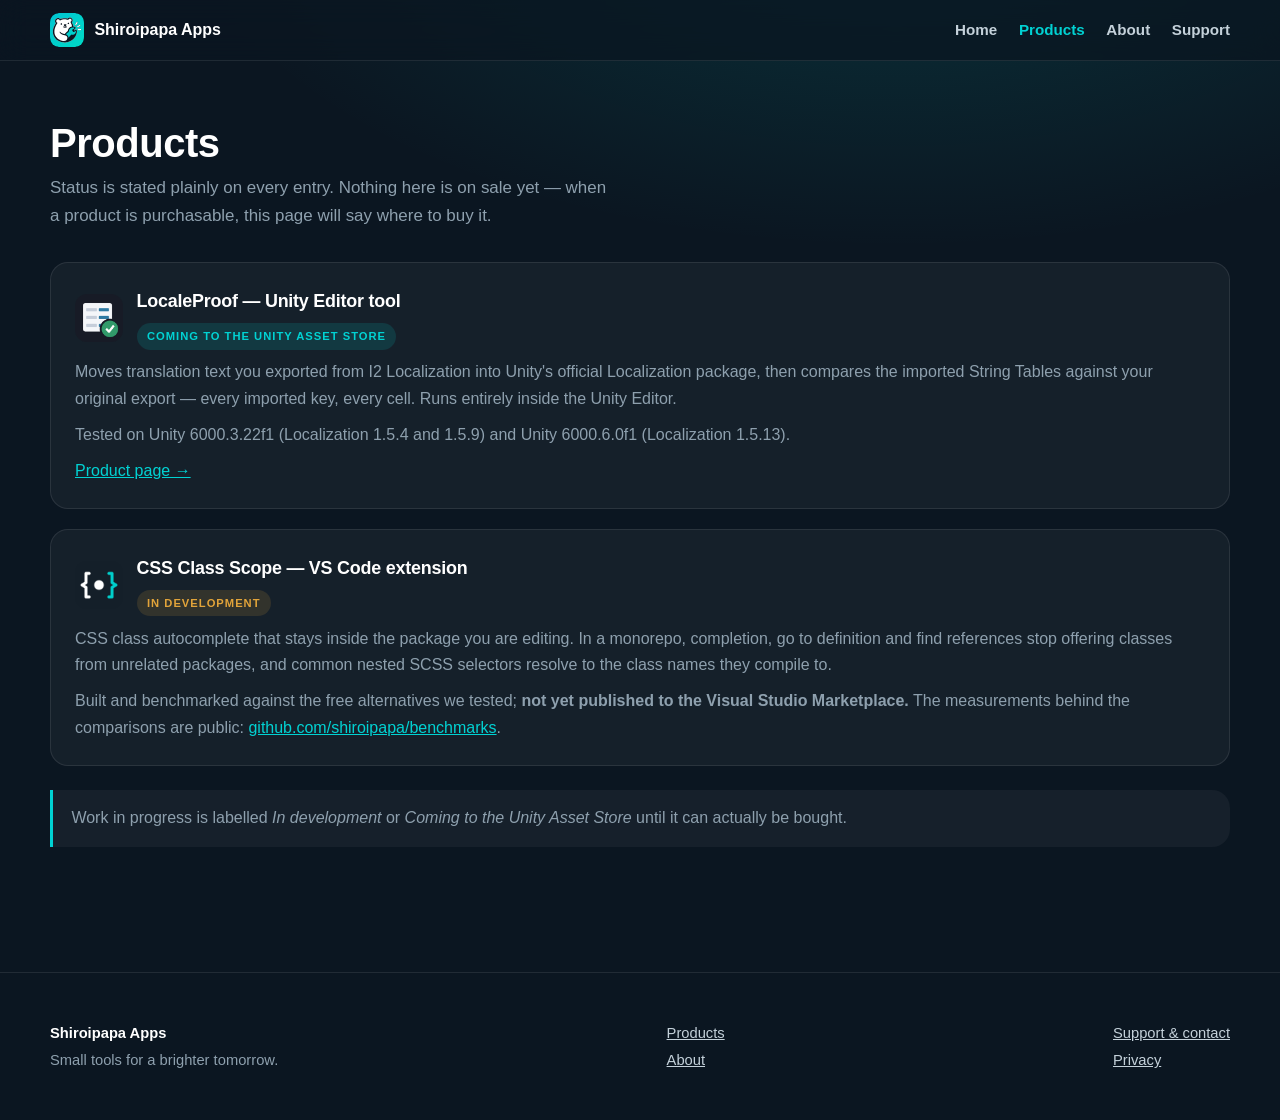
==== products/index.html @ e9a6943d "Shiroipapa Apps publisher site" ====
<!doctype html>
<html lang="en">
<head>
<meta charset="utf-8">
<meta name="viewport" content="width=device-width, initial-scale=1">
<title>Products — Shiroipapa Apps</title>
<meta name="description" content="Unity Editor tools and code-editor extensions from Shiroipapa Apps. Current status of each product, stated plainly: in development, or coming to a store.">
<link rel="canonical" href="https://shiroipapa.github.io/products/">
<link rel="icon" href="/assets/img/brand/icon.svg" type="image/svg+xml">
<link rel="apple-touch-icon" href="/assets/img/brand/icon-256.png">
<meta property="og:type" content="website">
<meta property="og:site_name" content="Shiroipapa Apps">
<meta property="og:title" content="Products — Shiroipapa Apps">
<meta property="og:description" content="Unity Editor tools and code-editor extensions from Shiroipapa Apps. Current status of each product, stated plainly: in development, or coming to a store.">
<meta property="og:url" content="https://shiroipapa.github.io/products/">
<meta property="og:image" content="https://shiroipapa.github.io/assets/img/brand/og-default.png">
<meta name="twitter:card" content="summary_large_image">
<link rel="stylesheet" href="/assets/css/site.css">
<script>document.documentElement.classList.add("js", (matchMedia("(prefers-reduced-motion: reduce)").matches || /[?&]static=1/.test(location.search)) ? "no-motion" : "motion");</script>
</head>
<body>
<header class="site-header">
  <div class="wrap">
    <a class="brand" href="/"><img src="/assets/img/brand/icon.svg" alt=""><span>Shiroipapa Apps</span></a>
    <nav class="site-nav" aria-label="Main">
      <a href="/">Home</a>
      <a href="/products/" aria-current="page">Products</a>
      <a href="/about/">About</a>
      <a href="/support/">Support</a>
    </nav>
  </div>
</header>

<section>
  <div class="wrap">
    <h2>Products</h2>
    <p class="lede">Status is stated plainly on every entry. Nothing here is on sale yet —
       when a product is purchasable, this page will say where to buy it.</p>

    <article class="card" id="localeproof" style="margin-bottom:1.25rem">
      <div class="card-head">
        <img src="/assets/img/localeproof/icon.png" alt="LocaleProof icon">
        <div>
          <h3>LocaleProof — Unity Editor tool</h3>
          <span class="status status-soon">Coming to the Unity Asset Store</span>
        </div>
      </div>
      <p>Moves translation text you exported from I2&nbsp;Localization into Unity's official
         Localization package, then compares the imported String Tables against your original
         export — every imported key, every cell. Runs entirely inside the Unity Editor.</p>
      <p>Tested on Unity 6000.3.22f1 (Localization 1.5.4 and 1.5.9) and Unity 6000.6.0f1
         (Localization 1.5.13).</p>
      <p><a href="/products/localeproof/">Product page &rarr;</a></p>
    </article>

    <article class="card" id="css-class-scope">
      <div class="card-head">
        <img src="/assets/img/css-class-scope/icon-256.png" alt="CSS Class Scope icon">
        <div>
          <h3>CSS Class Scope — VS Code extension</h3>
          <span class="status status-dev">In development</span>
        </div>
      </div>
      <p>CSS class autocomplete that stays inside the package you are editing. In a monorepo,
         completion, go&nbsp;to&nbsp;definition and find&nbsp;references stop offering classes from
         unrelated packages, and common nested SCSS selectors resolve to the class names they
         compile to.</p>
      <p>Built and benchmarked against the free alternatives we tested; <strong>not yet published
         to the Visual Studio Marketplace.</strong> The measurements behind the comparisons are
         public: <a href="https://github.com/shiroipapa/benchmarks">github.com/shiroipapa/benchmarks</a>.</p>
    </article>

    <p class="note" style="margin-top:1.5rem">Work in progress is labelled
       <em>In development</em> or <em>Coming to the Unity Asset Store</em> until it can actually
       be bought.</p>
  </div>
</section>
<footer class="site-footer">
  <div class="wrap cols">
    <div>
      <p><strong style="color:#fff">Shiroipapa Apps</strong></p>
      <p>Small tools for a brighter tomorrow.</p>
    </div>
    <div>
      <p><a href="/products/">Products</a></p>
      <p><a href="/about/">About</a></p>
    </div>
    <div>
      <p><a href="/support/">Support &amp; contact</a></p>
      <p><a href="/privacy/">Privacy</a></p>
    </div>
  </div>
</footer>
</body>
</html>
---- assets/css/site.css ----
/* Shiroipapa Apps — publisher site, Variant C (Experience Edition)
 * Dark ground, luminous teal / green accents, glass panels, the table grid as a
 * brand motif. Motion is used only where it carries meaning (a value being
 * verified, a step completing) and every state is fully readable with motion off.
 * No fonts, scripts or assets from third parties.
 */

:root {
  --ink: #0B1621;
  --ink-2: #0f1c29;
  --ink-3: #152434;
  --ink-4: #1c2e40;
  --teal: #00CFCC;
  --teal-2: #00DAC6;
  --teal-deep: #05908f;
  --green: #35c58f;
  --amber: #e2a43a;
  --amber-ink: #6f4e0f;
  --paper: #f4f8fa;
  --text: #dbe5ec;
  --muted: #8ea0ae;
  --line: rgba(255,255,255,.09);
  --glass: rgba(255,255,255,.045);
  --radius: 18px;
  --max: 1180px;
  --font: -apple-system, BlinkMacSystemFont, "Segoe UI", "Helvetica Neue", Arial,
          "Hiragino Sans", "Noto Sans JP", sans-serif;
  --mono: ui-monospace, "SF Mono", Menlo, Consolas, monospace;
  --ease: cubic-bezier(.2,.7,.2,1);
}

* { box-sizing: border-box; }
html { scroll-behavior: smooth; }
body { margin: 0; font-family: var(--font); color: var(--text); background: var(--ink); line-height: 1.65; -webkit-font-smoothing: antialiased;
  background-image: radial-gradient(1200px 600px at 70% -10%, rgba(0,207,204,.16), transparent 60%); background-repeat: no-repeat; }
a { color: var(--teal); }
a:hover { color: #fff; }
img { max-width: 100%; height: auto; display: block; }
.wrap { width: min(100% - 2.5rem, var(--max)); margin-inline: auto; }
code { font-family: var(--mono); font-size: 0.9em; background: rgba(255,255,255,.06); padding: 0.05em 0.4em; border-radius: 6px; }
h1, h2, h3 { color: #fff; letter-spacing: -0.012em; }
h2 { font-size: clamp(1.7rem, 3.4vw, 2.5rem); margin: 0 0 0.5rem; line-height: 1.12; }
h3 { font-size: 1.12rem; margin: 0 0 0.35rem; }
.lede { color: var(--muted); margin: 0 0 2rem; max-width: 60ch; font-size: 1.06rem; }
.eyebrow { text-transform: uppercase; letter-spacing: 0.18em; font-size: 0.72rem; color: var(--teal); font-weight: 700; margin: 0 0 0.7rem; }

/* header / footer (shared markup with the other variants) */
.site-header { position: sticky; top: 0; z-index: 20; padding: 0.8rem 0; background: rgba(11,22,33,.72); backdrop-filter: blur(14px); -webkit-backdrop-filter: blur(14px); border-bottom: 1px solid var(--line); }
.site-header .wrap { display: flex; align-items: center; gap: 1.5rem; flex-wrap: wrap; }
.site-header a { color: #c4d1da; text-decoration: none; transition: color .2s var(--ease); }
.site-header a:hover, .site-header a[aria-current="page"] { color: var(--teal); }
.brand { display: flex; align-items: center; gap: 0.65rem; margin-right: auto; }
.brand img { width: 34px; height: 34px; border-radius: 9px; }
.brand span { font-weight: 800; color: #fff; }
.site-nav { display: flex; gap: 1.35rem; flex-wrap: wrap; font-size: 0.95rem; font-weight: 600; }
.site-footer { border-top: 1px solid var(--line); color: var(--muted); padding: 2.8rem 0; margin-top: 3rem; font-size: 0.92rem; }
.site-footer a { color: #c4d1da; }
.site-footer .cols { display: flex; gap: 2.5rem; flex-wrap: wrap; justify-content: space-between; }
.site-footer p { margin: 0.2rem 0; }

/* generic blocks reused by About / Support / Privacy */
section { padding: 3.8rem 0; }
section.alt { background: var(--ink-2); }
.grid { display: grid; gap: 1.3rem; grid-template-columns: repeat(auto-fit, minmax(270px, 1fr)); }
.card { border: 1px solid var(--line); border-radius: var(--radius); background: var(--glass); padding: 1.5rem; display: flex; flex-direction: column; gap: 0.6rem;
  transition: transform .35s var(--ease), border-color .35s var(--ease), background .35s var(--ease); }
.card:hover { transform: translateY(-3px); border-color: rgba(0,207,204,.45); background: rgba(255,255,255,.06); }
.card p { margin: 0; color: var(--muted); }
.card .card-head { display: flex; align-items: center; gap: 0.85rem; }
.card .card-head img { width: 48px; height: 48px; border-radius: 12px; }
.status { display: inline-block; font-size: 0.7rem; letter-spacing: 0.09em; text-transform: uppercase; padding: 0.24rem 0.65rem; border-radius: 999px; font-weight: 700; }
.status-soon { color: var(--teal); background: rgba(0,207,204,.14); }
.status-dev { color: var(--amber); background: rgba(226,164,58,.14); }
.btn { display: inline-block; padding: 0.8rem 1.4rem; border-radius: 12px; background: var(--teal); color: var(--ink); font-weight: 800; text-decoration: none; border: 1px solid transparent;
  transition: transform .25s var(--ease), box-shadow .25s var(--ease), background .25s var(--ease); }
.btn:hover { background: var(--teal-2); color: var(--ink); transform: translateY(-2px); box-shadow: 0 12px 30px rgba(0,207,204,.35); }
.btn-ghost { background: transparent; color: #d5dfe6; border-color: rgba(255,255,255,.22); }
.btn-ghost:hover { background: rgba(255,255,255,.06); color: #fff; box-shadow: none; }
.actions { display: flex; gap: 0.9rem; flex-wrap: wrap; align-items: center; }
ul.plain { padding-left: 1.1rem; color: var(--muted); }
ul.plain li { margin-bottom: 0.45rem; }
.note { border-left: 3px solid var(--teal); background: var(--glass); padding: 0.95rem 1.15rem; border-radius: 0 var(--radius) var(--radius) 0; color: var(--muted); }
.ja, .fine { color: var(--muted); font-size: 0.92rem; }
table { width: 100%; border-collapse: collapse; margin: 0 0 1rem; font-size: 0.95rem; }
th, td { text-align: left; padding: 0.65rem 0.85rem; border-bottom: 1px solid var(--line); vertical-align: top; }
th { color: #fff; }
td.pass { color: var(--green); font-weight: 700; }
.table-scroll { overflow-x: auto; }
figure { margin: 0 0 1.5rem; }
figure img { border-radius: var(--radius); border: 1px solid var(--line); box-shadow: 0 30px 80px rgba(0,0,0,.5); }
figcaption { color: var(--muted); font-size: 0.88rem; margin-top: 0.6rem; }
.steps { counter-reset: step; display: grid; gap: 1rem; grid-template-columns: repeat(auto-fit, minmax(220px, 1fr)); padding: 0; margin: 0; list-style: none; }
.steps li { border: 1px solid var(--line); border-radius: var(--radius); padding: 1.2rem; background: var(--glass); }
.steps li strong { display: block; color: #fff; }
.steps li span { color: var(--muted); font-size: 0.94rem; }
.steps li::before { counter-increment: step; content: counter(step); display: inline-flex; align-items: center; justify-content: center; width: 28px; height: 28px; border-radius: 50%; background: var(--teal); color: var(--ink); font-size: 0.82rem; font-weight: 800; margin-bottom: 0.6rem; }

/* ------------------------------------------------------------ hero (C) */
.c-hero { position: relative; padding: 5.5rem 0 4rem; overflow: hidden; }
.c-hero .grid-motif { position: absolute; inset: 0; pointer-events: none; opacity: .22;
  background-image: linear-gradient(rgba(255,255,255,.07) 1px, transparent 1px), linear-gradient(90deg, rgba(255,255,255,.07) 1px, transparent 1px);
  background-size: 64px 64px; -webkit-mask-image: radial-gradient(70% 60% at 50% 30%, #000, transparent); mask-image: radial-gradient(70% 60% at 50% 30%, #000, transparent); }
.c-hero .wrap { position: relative; z-index: 1; text-align: center; }
.c-hero .tagline { text-transform: uppercase; letter-spacing: 0.2em; font-size: 0.72rem; color: var(--teal); font-weight: 700; margin: 0 0 1.4rem; }
.flip { display: grid; place-items: center; min-height: 3.2em; margin: 0 auto 0.8rem; max-width: 20ch; }
.flip > span { grid-area: 1 / 1; display: block; font-size: clamp(2.2rem, 6.2vw, 4.4rem); font-weight: 800; line-height: 1.05; letter-spacing: -0.02em; }
.flip .before { color: var(--muted); }
.flip .after { color: #fff; }
.flip .after em { font-style: normal; color: var(--green); }
.c-hero p.sub { color: var(--muted); max-width: 58ch; margin: 0.6rem auto 1.8rem; font-size: clamp(1.02rem, 2vw, 1.2rem); }
.c-hero .actions { justify-content: center; }
.c-hero .mark { width: 72px; height: 72px; margin: 0 auto 1.4rem; border-radius: 18px; }
/* the flip: question first, then the verified state. With motion off, both lines stay visible (see below). */
.motion .flip .before { animation: fadeOut .8s var(--ease) 1.9s both; }
.motion .flip .after  { animation: fadeIn  .9s var(--ease) 2.1s both; }
@keyframes fadeOut { from { opacity: 1; transform: translateY(0); } to { opacity: 0; transform: translateY(-12px); } }
@keyframes fadeIn  { from { opacity: 0; transform: translateY(14px); } to { opacity: 1; transform: none; } }
.no-motion .flip { min-height: 0; }
.no-motion .flip > span { grid-area: auto; }
.no-motion .flip .before { font-size: clamp(1.1rem, 2.4vw, 1.5rem); font-weight: 600; margin-bottom: 0.5rem; }

/* ------------------------------------------------------- experience (C) */
.exp { padding: 4rem 0 3rem; }
.exp .layout { display: grid; grid-template-columns: 300px 1fr; gap: 2.5rem; align-items: start; }
.exp .rail { position: sticky; top: 92px; }
.exp .rail ol { list-style: none; padding: 0; margin: 1.2rem 0 0; display: grid; gap: 0.5rem; }
.exp .rail li { padding: 0.75rem 0.9rem; border-radius: 12px; border: 1px solid transparent; color: var(--muted); display: flex; gap: 0.75rem; align-items: baseline; transition: all .35s var(--ease); }
.exp .rail li b { font-family: var(--mono); font-size: 0.78rem; color: var(--muted); }
.exp .rail li.is-active { color: #fff; background: var(--glass); border-color: rgba(0,207,204,.4); }
.exp .rail li.is-active b { color: var(--teal); }
.exp .rail li.is-done { color: #c4d1da; }
.exp .rail li.is-done b { color: var(--green); }
.stage { margin: 0 0 3.2rem; scroll-margin-top: 100px; }
.stage h3 { font-size: clamp(1.3rem, 2.6vw, 1.7rem); margin-bottom: 0.3rem; }
.stage p.what { color: var(--muted); max-width: 58ch; margin: 0 0 1.2rem; }
.sim { border: 1px solid var(--line); border-radius: var(--radius); background: linear-gradient(180deg, rgba(255,255,255,.05), rgba(255,255,255,.02)); backdrop-filter: blur(10px); -webkit-backdrop-filter: blur(10px);
  overflow: hidden; box-shadow: 0 30px 80px rgba(0,0,0,.45); }
.sim .bar { display: flex; align-items: center; gap: 0.5rem; padding: 0.6rem 0.9rem; border-bottom: 1px solid var(--line); font-family: var(--mono); font-size: 0.78rem; color: var(--muted); }
.sim .bar i { width: 9px; height: 9px; border-radius: 50%; background: #34475a; display: inline-block; }
.sim .bar i:first-child { background: var(--teal); }
.sim .bar .right { margin-left: auto; }
.sim .body { padding: 1rem 1.1rem 1.2rem; }
.rows { display: grid; gap: 6px; font-family: var(--mono); font-size: 0.8rem; }
.row { display: grid; grid-template-columns: 1.4fr .5fr 1fr 1fr; gap: 10px; padding: 0.42rem 0.6rem; border-radius: 8px; background: rgba(255,255,255,.04); color: #c9d5dd; align-items: center;
  opacity: 0; transform: translateY(6px); transition: opacity .45s var(--ease), transform .45s var(--ease), background .35s var(--ease); }
.row.head { color: var(--muted); background: transparent; font-size: 0.72rem; text-transform: uppercase; letter-spacing: 0.06em; }
.is-active .row, .no-motion .row { opacity: 1; transform: none; }
.row span:nth-child(3), .row span:nth-child(4) { overflow: hidden; text-overflow: ellipsis; white-space: nowrap; }
.row .type { color: var(--muted); }
.row.flag { background: rgba(226,164,58,.12); box-shadow: inset 3px 0 0 var(--amber); }
.row.flag .type { color: var(--amber); }
.row.skip { background: rgba(255,255,255,.02); color: var(--muted); box-shadow: inset 3px 0 0 #4b5c6b; }
.row.ok { box-shadow: inset 3px 0 0 var(--green); }
.status-line { margin: 0.9rem 0 0; font-family: var(--mono); font-size: 0.8rem; color: var(--muted); display: flex; gap: 0.6rem; align-items: center; }
.status-line .dot { width: 8px; height: 8px; border-radius: 50%; background: var(--teal); box-shadow: 0 0 0 4px rgba(0,207,204,.18); }
.status-line.good { color: var(--green); }
.status-line.good .dot { background: var(--green); box-shadow: 0 0 0 4px rgba(53,197,143,.18); }
.tables { display: grid; gap: 0.7rem; grid-template-columns: repeat(auto-fit, minmax(150px, 1fr)); }
.tbl { border: 1px solid var(--line); border-radius: 12px; padding: 0.7rem 0.8rem; background: rgba(255,255,255,.03); font-family: var(--mono); font-size: 0.76rem; color: #c9d5dd;
  opacity: 0; transform: translateY(8px); transition: opacity .5s var(--ease), transform .5s var(--ease); }
.tbl b { display: block; color: var(--teal); margin-bottom: 0.35rem; font-size: 0.8rem; }
.tbl em { color: var(--muted); font-style: normal; }
.tbl.flagged { border-color: rgba(226,164,58,.45); }
.tbl.flagged .f { color: var(--amber); }
.is-active .tbl, .no-motion .tbl { opacity: 1; transform: none; }
.stage .body > * + .row { transition-delay: calc(var(--i, 0) * 70ms); }
.cells { display: grid; grid-template-columns: repeat(7, 1fr); gap: 6px; margin-top: 0.3rem; }
.cell { aspect-ratio: 1.6; border-radius: 6px; background: rgba(255,255,255,.05); border: 1px solid var(--line); display: grid; place-items: center; font-family: var(--mono); font-size: 0.7rem; color: var(--muted);
  transition: background .4s var(--ease), color .4s var(--ease), border-color .4s var(--ease); }
.is-active .cell.on, .no-motion .cell.on { background: rgba(53,197,143,.16); border-color: rgba(53,197,143,.55); color: var(--green); }
.cell.empty { background: transparent; border-style: dashed; }
.is-active .cell.on { transition-delay: calc(var(--i, 0) * 110ms); }
.counter { font-family: var(--mono); font-variant-numeric: tabular-nums; color: #fff; font-size: 1.1rem; }
.verdict { margin-top: 1rem; display: flex; align-items: center; gap: 0.8rem; padding: 0.9rem 1rem; border-radius: 12px; border: 1px solid rgba(53,197,143,.4); background: rgba(53,197,143,.08);
  opacity: 0; transform: translateY(8px); transition: opacity .5s var(--ease) 1.6s, transform .5s var(--ease) 1.6s; }
.is-active .verdict, .no-motion .verdict { opacity: 1; transform: none; }
.verdict .badge { width: 36px; height: 36px; border-radius: 50%; background: var(--green); color: var(--ink); display: grid; place-items: center; font-weight: 900; flex: none; }
.verdict b { color: #fff; display: block; }
.verdict span { color: var(--muted); font-size: 0.9rem; }

/* -------------------------------------------------------- catch (C) */
.catch .cols3 { display: grid; gap: 1.2rem; grid-template-columns: repeat(auto-fit, minmax(260px, 1fr)); }
.bucket { border: 1px solid var(--line); border-radius: var(--radius); background: var(--glass); padding: 1.3rem; }
.bucket header { display: flex; align-items: center; gap: 0.7rem; margin-bottom: 0.9rem; }
.bucket header i { width: 12px; height: 12px; border-radius: 3px; display: inline-block; }
.bucket.moved header i { background: var(--green); } .bucket.moved h3 { color: var(--green); }
.bucket.flagged header i { background: var(--amber); } .bucket.flagged h3 { color: var(--amber); }
.bucket.stays header i { background: #5b6b7a; } .bucket.stays h3 { color: #b9c6d0; }
.bucket ul { list-style: none; padding: 0; margin: 0 0 0.9rem; display: grid; gap: 6px; font-family: var(--mono); font-size: 0.8rem; }
.bucket li { padding: 0.42rem 0.6rem; border-radius: 8px; background: rgba(255,255,255,.04); color: #c9d5dd; display: flex; justify-content: space-between; gap: 0.6rem; }
.bucket li em { font-style: normal; color: var(--muted); font-size: 0.72rem; }
.bucket p { color: var(--muted); margin: 0; font-size: 0.94rem; }

/* -------------------------------------------------------- proof (C) */
.proof .facts { display: grid; gap: 1rem; grid-template-columns: repeat(auto-fit, minmax(240px, 1fr)); }
.fact { border: 1px solid var(--line); border-radius: var(--radius); padding: 1.2rem 1.3rem; background: var(--glass); }
.fact b { display: block; color: #fff; font-size: 1.05rem; margin-bottom: 0.3rem; }
.fact span { color: var(--muted); font-size: 0.94rem; }
.fact .big { font-family: var(--mono); color: var(--teal); font-size: 1.5rem; display: block; margin-bottom: 0.3rem; }

/* -------------------------------------------------------- real (C) */
.real figure.window img { border-radius: 0 0 var(--radius) var(--radius); border-top: 0; }
.window-bar { background: var(--ink-4); border-radius: var(--radius) var(--radius) 0 0; padding: 0.55rem 0.9rem; display: flex; gap: 0.4rem; align-items: center; color: #b7c5d0; font-size: 0.8rem; font-family: var(--mono); border: 1px solid var(--line); border-bottom: 0; }
.window-bar i { width: 10px; height: 10px; border-radius: 50%; background: #3b4b5a; display: inline-block; }
.window-bar i:first-child { background: var(--teal); }
.window-bar span { margin-left: 0.5rem; }

/* -------------------------------------------------------- cta (C) */
.cta { text-align: center; padding: 5rem 0 4rem; position: relative; }
.cta::before { content: ""; position: absolute; inset: 0; background: radial-gradient(700px 300px at 50% 100%, rgba(0,207,204,.18), transparent 70%); pointer-events: none; }
.cta h2 { font-size: clamp(1.9rem, 4.6vw, 3.2rem); }
.cta p { color: var(--muted); max-width: 56ch; margin: 0.6rem auto 1.6rem; }
.cta .actions { justify-content: center; position: relative; }

/* reveal helper (JS toggles .is-in; without JS everything is visible) */
.js .reveal { opacity: 0; transform: translateY(16px); transition: opacity .6s var(--ease), transform .6s var(--ease); }
.js .reveal.is-in { opacity: 1; transform: none; }

/* グリッドの子は既定で min-width:auto になり、長い単語や等幅の文字列で横にはみ出す。
   縮められるように明示する（狭い画面での横スクロールを防ぐ）。 */
.exp .layout > *, .row > span, .tbl, .rail li, .cells .cell, .facts > *, .cols3 > *, .grid > * { min-width: 0; }
.sim .bar { flex-wrap: wrap; row-gap: 0.2rem; }
.sim .bar .right { margin-left: auto; white-space: nowrap; }
.rail li { white-space: nowrap; overflow: hidden; text-overflow: ellipsis; }

@media (max-width: 520px) {
  .sim .bar .right { flex-basis: 100%; margin-left: 0; white-space: normal; }
  .exp .rail ol { grid-template-columns: 1fr 1fr; }
}
@media (max-width: 900px) {
  .exp .layout { grid-template-columns: 1fr; }
  .exp .rail { position: static; }
  .exp .rail ol { grid-template-columns: repeat(2, 1fr); }
  .row { grid-template-columns: 1.3fr .5fr 1fr; }
  .row span:nth-child(4) { display: none; }
  .cells { grid-template-columns: repeat(4, 1fr); }
  .c-hero { padding: 3.6rem 0 3rem; }
}
@media (prefers-reduced-motion: reduce) {
  html { scroll-behavior: auto; }
  *, *::before, *::after { animation: none !important; transition: none !important; }
}

/* =====================================================================
 * Variant D — Showcase additions (layered on the C base)
 * Modern CSS used deliberately: @property (animatable custom properties),
 * @starting-style (entry animations), scroll-driven animations,
 * container queries, oklch()/color-mix(), :has(), view-transition names.
 * Everything degrades: no JS → static, reduced motion → no motion.
 * ===================================================================== */

@property --n   { syntax: "<integer>"; inherits: false; initial-value: 0; }
@property --ang { syntax: "<angle>";   inherits: false; initial-value: 0deg; }
@property --glow{ syntax: "<number>";  inherits: false; initial-value: 0; }

:root {
  --teal: #00CFCC; --teal: oklch(78% 0.14 195);
  --green: #35c58f; --green: oklch(74% 0.16 160);
}

/* stage: full-viewport hero with a WebGL lattice behind */
.stage-hero { position: relative; min-height: clamp(560px, 100svh, 880px); display: grid; place-items: center; overflow: clip; isolation: isolate; }
.stage-hero canvas { position: absolute; inset: 0; width: 100%; height: 100%; z-index: -2; }
.stage-hero .fallback { position: absolute; inset: 0; z-index: -2;
  background: radial-gradient(60% 50% at 50% 70%, color-mix(in oklch, var(--teal) 28%, transparent), transparent 70%),
              linear-gradient(180deg, #0b1621, #0d1a26); }
.stage-hero .veil { position: absolute; inset: 0; z-index: -1; pointer-events: none;
  background: linear-gradient(180deg, rgba(11,22,33,.15) 0%, rgba(11,22,33,0) 35%, rgba(11,22,33,.55) 100%); }
.stage-hero .wrap { text-align: center; padding: 6rem 0 4rem; }
.stage-hero .mark { width: 84px; height: 84px; margin: 0 auto 1.4rem; border-radius: 22px;
  box-shadow: 0 0 0 1px rgba(255,255,255,.08), 0 0 60px color-mix(in oklch, var(--teal) 35%, transparent); }
.stage-hero .tagline { text-transform: uppercase; letter-spacing: .22em; font-size: .72rem; color: var(--teal); font-weight: 700; margin: 0 0 1.2rem; }

/* kinetic headline — two states swapped with the View Transitions API (JS) */
.kinetic { margin: 0 auto .9rem; max-width: 22ch; min-height: 2.3em; display: grid; place-items: center; }
.kinetic > span { grid-area: 1/1; font-size: clamp(2.4rem, 7vw, 5.2rem); font-weight: 900; line-height: 1.02; letter-spacing: -.025em; text-wrap: balance; }
.kinetic .q { color: #8ea0ae; }
.kinetic .v { color: #fff; view-transition-name: verdict; }
.kinetic .v em { font-style: normal; background: linear-gradient(90deg, var(--green), var(--teal)); -webkit-background-clip: text; background-clip: text; color: transparent; }
.kinetic[data-state="q"] .v, .kinetic[data-state="v"] .q { opacity: 0; visibility: hidden; }
.no-motion .kinetic { min-height: 0; } .no-motion .kinetic > span { grid-area: auto; }
.no-motion .kinetic .q { font-size: clamp(1.1rem, 2.4vw, 1.5rem); font-weight: 600; margin-bottom: .5rem; opacity: 1 !important; visibility: visible !important; }
.no-motion .kinetic .v { opacity: 1 !important; visibility: visible !important; }
::view-transition-old(verdict) { animation: 380ms cubic-bezier(.2,.7,.2,1) both vt-out; }
::view-transition-new(verdict) { animation: 520ms cubic-bezier(.2,.7,.2,1) both vt-in; }
@keyframes vt-out { to { opacity: 0; transform: translateY(-10px) scale(.98); filter: blur(4px); } }
@keyframes vt-in  { from { opacity: 0; transform: translateY(14px) scale(1.02); filter: blur(6px); } }

/* scan line that "verifies" the headline */
.scan { position: absolute; left: 0; right: 0; height: 2px; top: 0; background: linear-gradient(90deg, transparent, var(--teal), transparent); opacity: 0; pointer-events: none; z-index: 1; filter: drop-shadow(0 0 8px var(--teal)); }
.motion .scan.run { animation: scan 1.1s cubic-bezier(.4,0,.2,1) both; }
@keyframes scan { 0% { top: 20%; opacity: 0; } 15% { opacity: 1; } 85% { opacity: 1; } 100% { top: 78%; opacity: 0; } }

/* entry animation with @starting-style (no JS needed) */
.motion .enter { opacity: 1; translate: 0 0; transition: opacity .9s var(--ease), translate .9s var(--ease); }
@starting-style { .motion .enter { opacity: 0; translate: 0 18px; } }
.motion .enter.d2 { transition-delay: .25s; } .motion .enter.d3 { transition-delay: .5s; } .motion .enter.d4 { transition-delay: .8s; }

/* the real window, floating in 3D and following the pointer */
.float { perspective: 1400px; overflow-x: clip; }  /* 傾けた窓の端が 800〜1280px 幅で画面外へ出て横スクロールを生んでいた */
/* ポインタの傾きは外側の .tilt だけが持つ（トランジションで滑らかに）。.win の傾きは固定角とスクロール連動だけ */
.float .tilt { transform: rotateX(var(--px, 0deg)) rotateY(var(--py, 0deg)); transform-style: preserve-3d; transition: transform .6s cubic-bezier(.2,.7,.2,1); }
.float .win { transform: rotateX(8deg) rotateY(-10deg); transform-style: preserve-3d;
  border-radius: 18px; overflow: hidden; border: 1px solid rgba(255,255,255,.12);
  box-shadow: 0 60px 120px rgba(0,0,0,.6), 0 0 0 1px rgba(0,207,204,.15), 0 0 80px color-mix(in oklch, var(--teal) 22%, transparent); }
.float .win img { display: block; }
.float .sheen { position: absolute; inset: 0; pointer-events: none;
  background: linear-gradient(115deg, transparent 30%, rgba(255,255,255,.10) 45%, transparent 60%); mix-blend-mode: screen;
  transform: translateX(var(--sx, -30%)); transition: transform .4s var(--ease); }
.float .caption { text-align: center; color: var(--muted); font-size: .9rem; margin-top: 1rem; }

/* scroll-driven: the window rises and un-tilts as it scrolls into view */
@supports (animation-timeline: view()) {
  .motion .float .win { animation: untilt both linear; animation-timeline: view(); animation-range: entry 0% cover 45%; }
  @keyframes untilt { from { transform: rotateX(22deg) rotateY(-16deg) translateY(60px); opacity: .5; } to { transform: rotateX(8deg) rotateY(-10deg); opacity: 1; } }
  .motion .bar-progress { animation: grow linear both; animation-timeline: scroll(root); }
  @keyframes grow { from { transform: scaleX(0); } to { transform: scaleX(1); } }
}
.bar-progress { position: fixed; left: 0; top: 0; height: 3px; width: 100%; transform-origin: 0 50%; transform: scaleX(0); z-index: 30;
  background: linear-gradient(90deg, var(--teal), var(--green)); }

/* spotlight cards: a radial highlight follows the pointer (CSS vars set by JS) */
.spot { position: relative; overflow: hidden; }
.spot::before { content: ""; position: absolute; inset: 0; pointer-events: none; opacity: 0; transition: opacity .35s var(--ease);
  background: radial-gradient(420px circle at var(--mx, 50%) var(--my, 50%), color-mix(in oklch, var(--teal) 22%, transparent), transparent 60%); }
.spot:hover::before { opacity: 1; }
.spot::after { content: ""; position: absolute; inset: 0; border-radius: inherit; pointer-events: none;
  padding: 1px; background: radial-gradient(300px circle at var(--mx, 50%) var(--my, 50%), var(--teal), transparent 70%);
  -webkit-mask: linear-gradient(#000 0 0) content-box, linear-gradient(#000 0 0); -webkit-mask-composite: xor; mask-composite: exclude; opacity: 0; transition: opacity .35s var(--ease); }
.spot:hover::after { opacity: .9; }

/* big numbers counted with CSS alone (@property + counter) */
.stat { --n: 0; counter-reset: n var(--n); }
.stat .num::before { content: counter(n); font-variant-numeric: tabular-nums; }
.stat-text .num::before { content: none; }
.motion .stat.is-in { transition: --n 1.6s cubic-bezier(.2,.7,.2,1); }
.stat .num { font-family: var(--mono); font-size: clamp(1.5rem, 2.3vw, 2rem); font-weight: 800; color: #fff; display: block; line-height: 1.1; white-space: nowrap; }
/* 4 列のカードは中身が 230px 前後になる。11 文字（6000.3.22f1 / 0 telemetry）が等幅で収まる大きさにする */
.stat .num i { font-style: normal; color: var(--teal); }
.stat b { display: block; color: #fff; margin-top: .5rem; }
.stat span { color: var(--muted); font-size: .92rem; }

/* container-query aware product strip */
.strip { container-type: inline-size; }
.strip .grid { grid-template-columns: repeat(auto-fit, minmax(300px, 1fr)); }
@container (min-width: 900px) { .strip .card-product { grid-template-columns: 1.2fr 1fr; } }
.card-product { display: grid; gap: 1.2rem; padding: 1.2rem; }
.card-product img.media { border-radius: 12px; border: 1px solid rgba(255,255,255,.08); }

/* aurora band with animated gradient angle (@property) */
.aurora { position: relative; overflow: hidden; padding: 5rem 0; text-align: center; }
.aurora::before { content: ""; position: absolute; inset: -40%; z-index: -1; opacity: .55; filter: blur(60px);
  background: conic-gradient(from var(--ang), color-mix(in oklch, var(--teal) 55%, transparent), transparent 30%, color-mix(in oklch, var(--green) 45%, transparent) 55%, transparent 80%, color-mix(in oklch, var(--teal) 55%, transparent)); }
.motion .aurora::before { animation: spin 18s linear infinite; }
@keyframes spin { to { --ang: 360deg; } }
.aurora h2 { font-size: clamp(2rem, 5vw, 3.4rem); }
.aurora p { color: var(--muted); max-width: 56ch; margin: .6rem auto 1.6rem; }

@media (max-width: 720px) {
  .stage-hero { min-height: clamp(520px, 92svh, 760px); }
  .float .win, .float .tilt { transform: none !important; animation: none !important; }
  .card-product { grid-template-columns: 1fr !important; }
}
@media (prefers-reduced-motion: reduce) {
  .bar-progress, .scan, .float .sheen { display: none; }
  .float .win, .float .tilt { transform: none !important; }
}
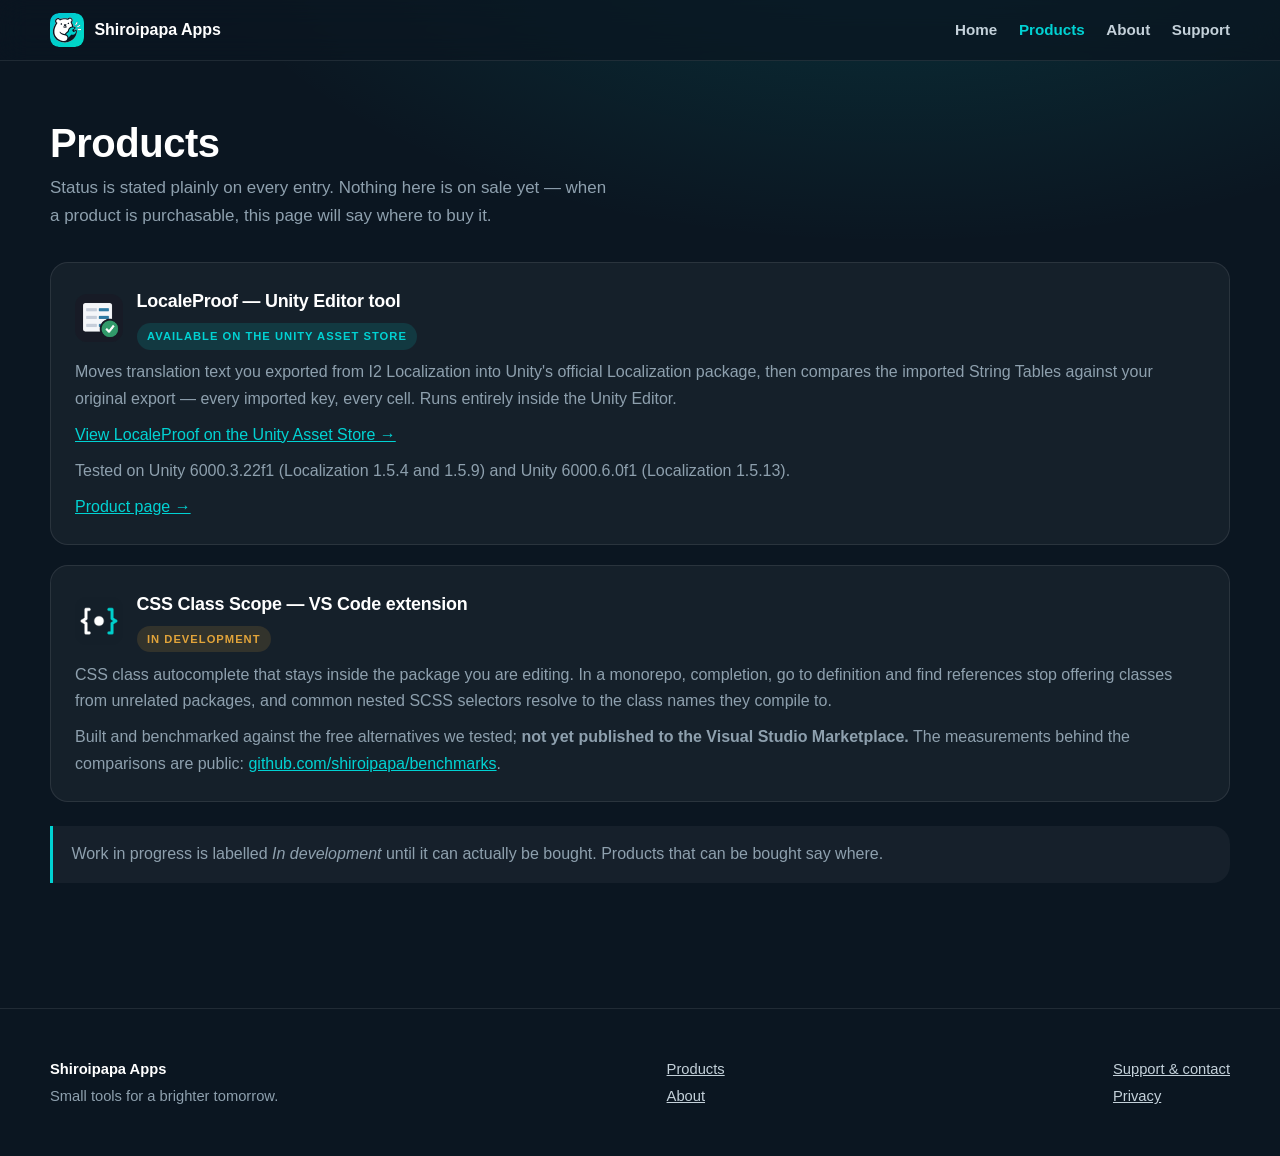
==== commit bcc00a97: "LocaleProof is now on the Unity Asset Store: update status wording and add the store link Co-Authore" ====
--- a/products/index.html
+++ b/products/index.html
@@ -4,14 +4,14 @@
 <meta charset="utf-8">
 <meta name="viewport" content="width=device-width, initial-scale=1">
 <title>Products — Shiroipapa Apps</title>
-<meta name="description" content="Unity Editor tools and code-editor extensions from Shiroipapa Apps. Current status of each product, stated plainly: in development, or coming to a store.">
+<meta name="description" content="Unity Editor tools and code-editor extensions from Shiroipapa Apps. Current status of each product, stated plainly: in development, or available in a store.">
 <link rel="canonical" href="https://shiroipapa.github.io/products/">
 <link rel="icon" href="/assets/img/brand/icon.svg" type="image/svg+xml">
 <link rel="apple-touch-icon" href="/assets/img/brand/icon-256.png">
 <meta property="og:type" content="website">
 <meta property="og:site_name" content="Shiroipapa Apps">
 <meta property="og:title" content="Products — Shiroipapa Apps">
-<meta property="og:description" content="Unity Editor tools and code-editor extensions from Shiroipapa Apps. Current status of each product, stated plainly: in development, or coming to a store.">
+<meta property="og:description" content="Unity Editor tools and code-editor extensions from Shiroipapa Apps. Current status of each product, stated plainly: in development, or available in a store.">
 <meta property="og:url" content="https://shiroipapa.github.io/products/">
 <meta property="og:image" content="https://shiroipapa.github.io/assets/img/brand/og-default.png">
 <meta name="twitter:card" content="summary_large_image">
@@ -42,12 +42,13 @@
         <img src="/assets/img/localeproof/icon.png" alt="LocaleProof icon">
         <div>
           <h3>LocaleProof — Unity Editor tool</h3>
-          <span class="status status-soon">Coming to the Unity Asset Store</span>
+          <span class="status status-soon">Available on the Unity Asset Store</span>
         </div>
       </div>
       <p>Moves translation text you exported from I2&nbsp;Localization into Unity's official
          Localization package, then compares the imported String Tables against your original
          export — every imported key, every cell. Runs entirely inside the Unity Editor.</p>
+      <p><a href="https://assetstore.unity.com/packages/tools/localization/localeproof-localization-csv-migration-with-full-cell-verificati-408230">View LocaleProof on the Unity Asset Store &rarr;</a></p>
       <p>Tested on Unity 6000.3.22f1 (Localization 1.5.4 and 1.5.9) and Unity 6000.6.0f1
          (Localization 1.5.13).</p>
       <p><a href="/products/localeproof/">Product page &rarr;</a></p>
@@ -71,8 +72,8 @@
     </article>
 
     <p class="note" style="margin-top:1.5rem">Work in progress is labelled
-       <em>In development</em> or <em>Coming to the Unity Asset Store</em> until it can actually
-       be bought.</p>
+       <em>In development</em> until it can actually be bought. Products that can be bought
+       say where.</p>
   </div>
 </section>
 <footer class="site-footer">
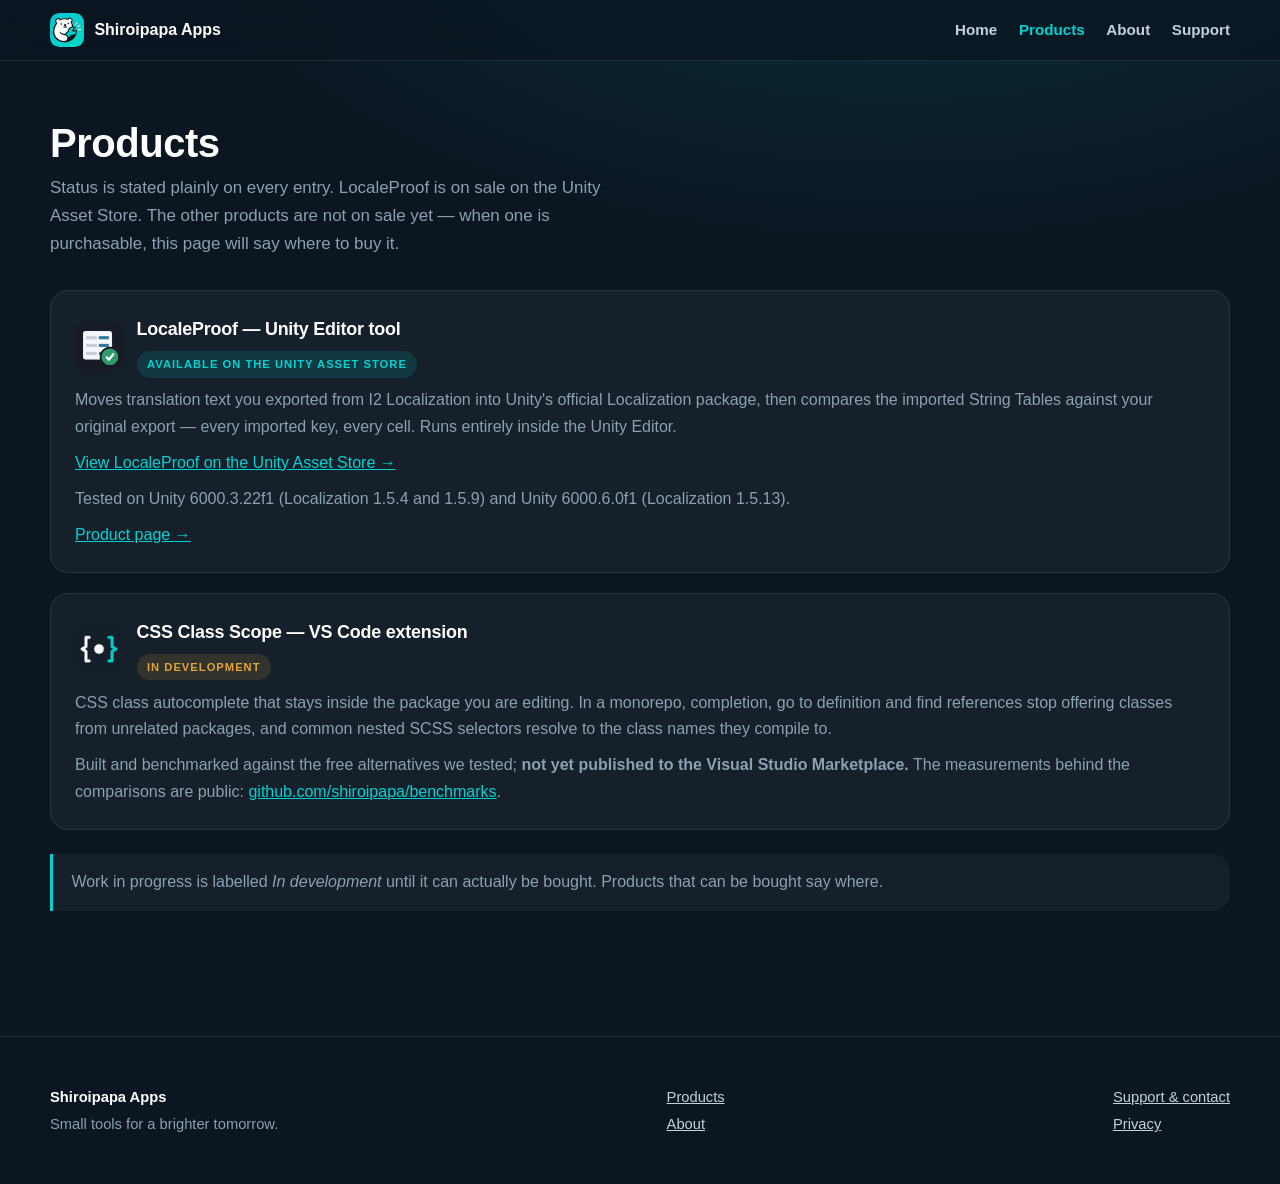
==== commit 993caa96: "Remove the leftover 'nothing is on sale yet' wording now that LocaleProof is on sale Co-Authored-By:" ====
--- a/products/index.html
+++ b/products/index.html
@@ -34,8 +34,8 @@
 <section>
   <div class="wrap">
     <h2>Products</h2>
-    <p class="lede">Status is stated plainly on every entry. Nothing here is on sale yet —
-       when a product is purchasable, this page will say where to buy it.</p>
+    <p class="lede">Status is stated plainly on every entry. LocaleProof is on sale on the Unity Asset Store.
+       The other products are not on sale yet — when one is purchasable, this page will say where to buy it.</p>
 
     <article class="card" id="localeproof" style="margin-bottom:1.25rem">
       <div class="card-head">
